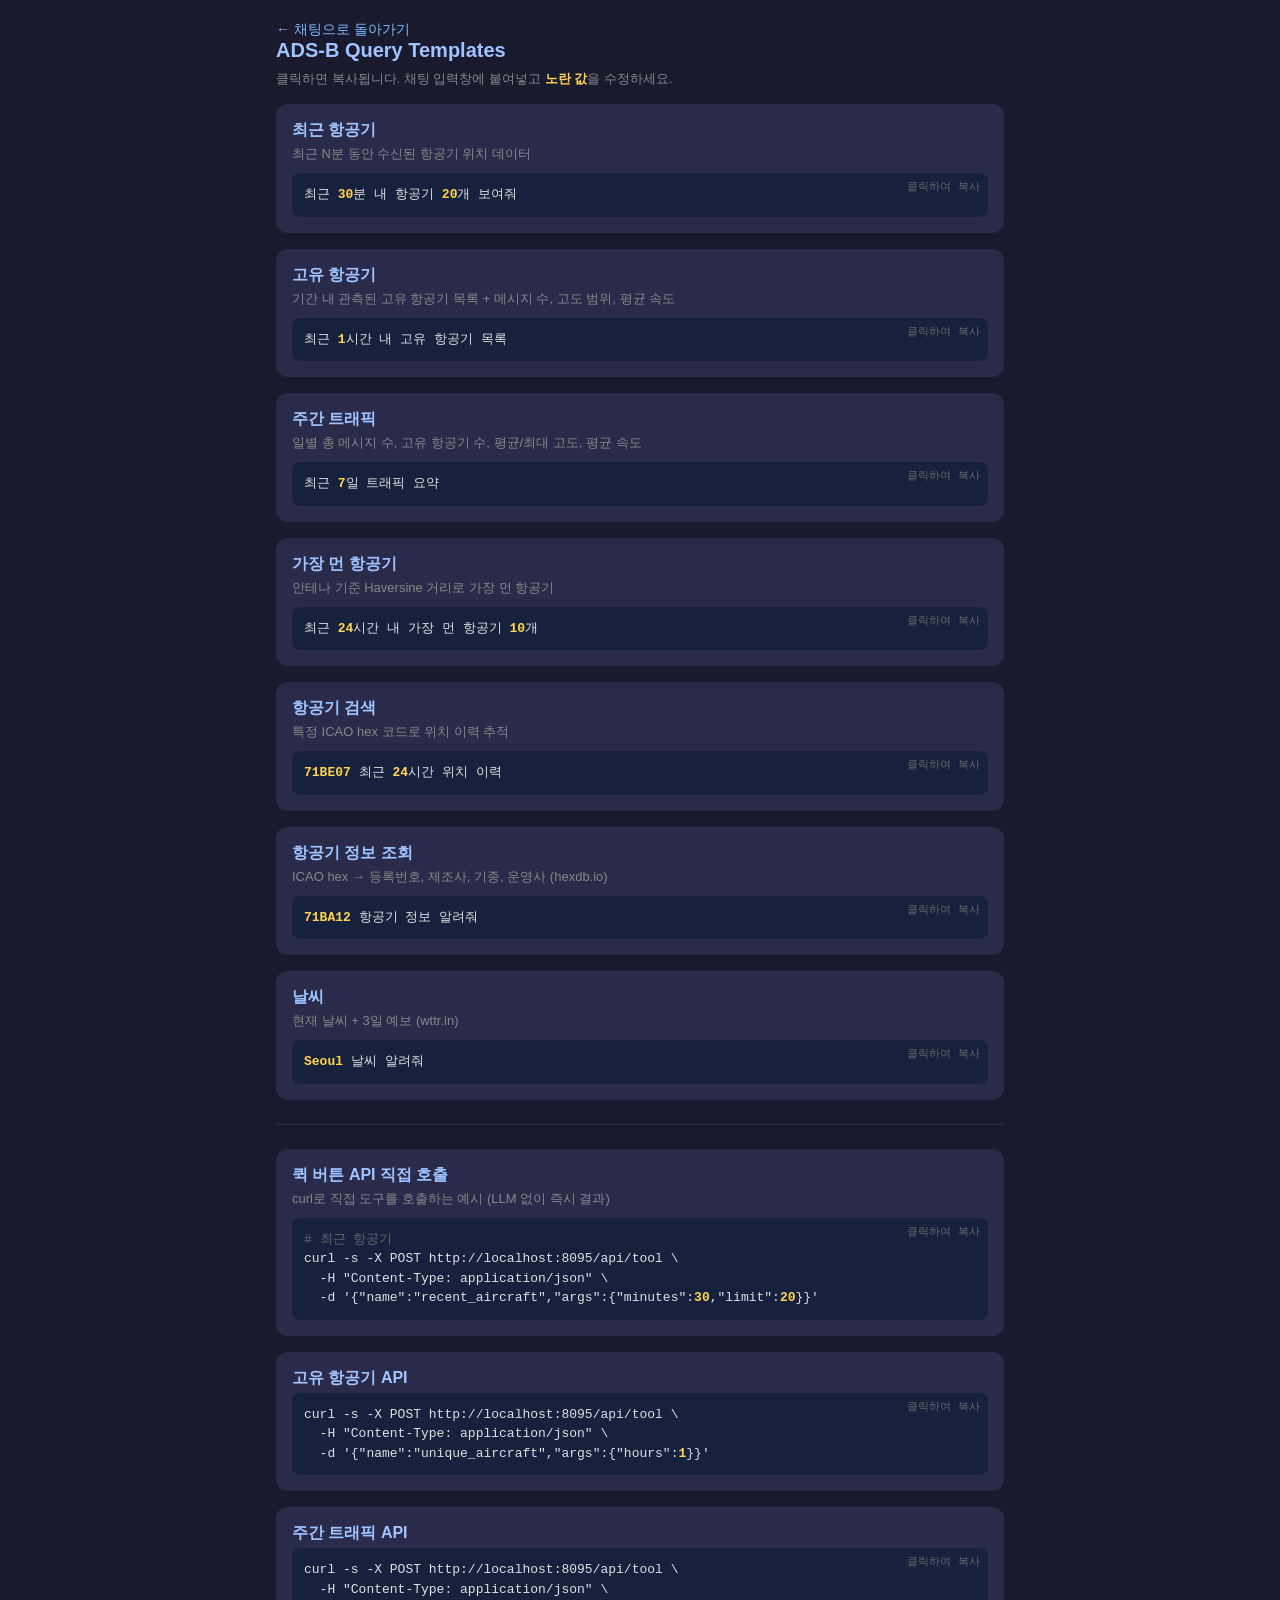
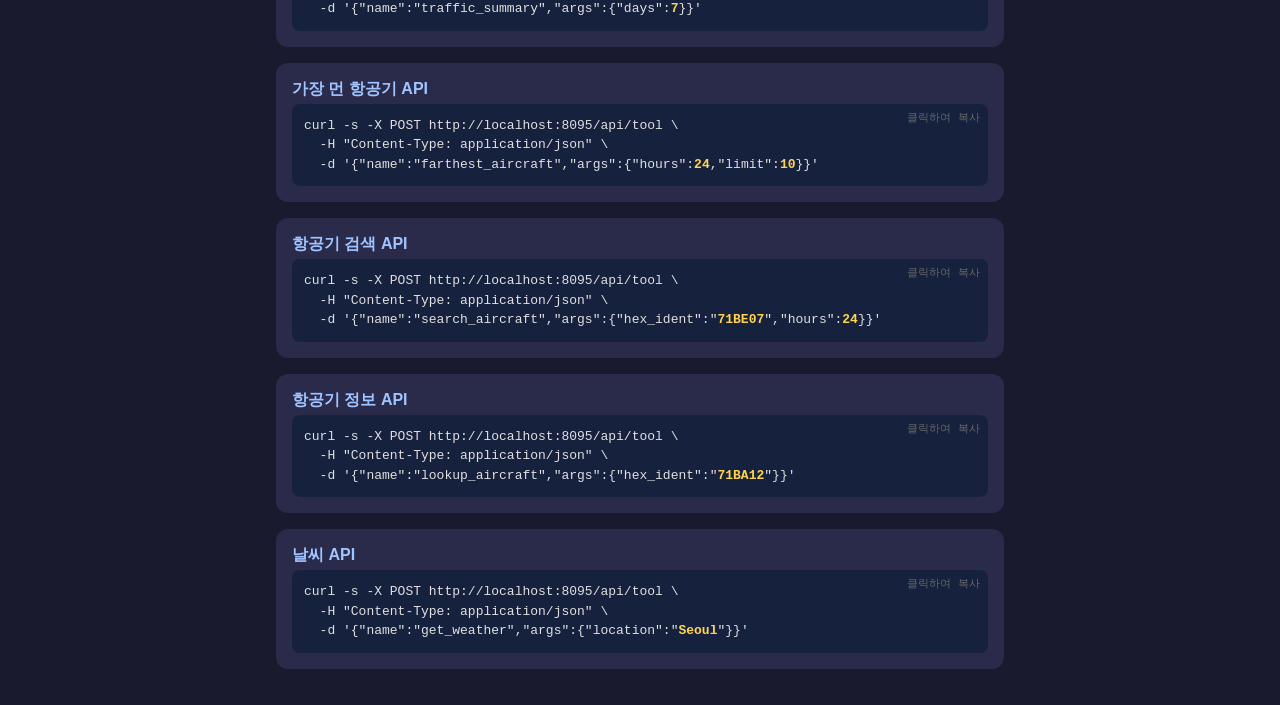
==== app/static/templates.html @ a067d1c9 "feat: MiniPC hybrid architecture + GPU fallback LLM + WOL - Hybrid quickstart (8 tools, no LLM) + GP" ====
<!DOCTYPE html>
<html lang="ko">
<head>
  <meta charset="UTF-8">
  <meta name="viewport" content="width=device-width, initial-scale=1.0">
  <title>ADS-B Query Templates</title>
  <style>
    * { margin: 0; padding: 0; box-sizing: border-box; }
    body {
      font-family: -apple-system, BlinkMacSystemFont, 'Segoe UI', Roboto, sans-serif;
      background: #1a1a2e;
      color: #e0e0e0;
      padding: 20px;
      max-width: 768px;
      margin: 0 auto;
    }
    h1 { color: #a0c4ff; font-size: 20px; margin-bottom: 8px; }
    .back { color: #7eb8ff; text-decoration: none; font-size: 14px; }
    .back:hover { text-decoration: underline; }
    .template {
      background: #2a2a4a;
      border-radius: 12px;
      padding: 16px;
      margin: 16px 0;
    }
    .template h2 {
      color: #a0c4ff;
      font-size: 16px;
      margin-bottom: 4px;
    }
    .template .desc {
      color: #888;
      font-size: 13px;
      margin-bottom: 10px;
    }
    .template pre {
      background: #16213e;
      border-radius: 8px;
      padding: 12px;
      font-size: 13px;
      font-family: 'Consolas', 'Monaco', monospace;
      line-height: 1.5;
      overflow-x: auto;
      position: relative;
      cursor: pointer;
    }
    .template pre:hover { background: #1a2a4e; }
    .template pre::after {
      content: '클릭하여 복사';
      position: absolute;
      top: 6px;
      right: 8px;
      font-size: 11px;
      color: #666;
    }
    .template pre.copied::after {
      content: '복사됨!';
      color: #95d5b2;
    }
    .param {
      color: #ffd54f;
      font-weight: bold;
    }
    .comment { color: #666; }
    hr { border: none; border-top: 1px solid #2a2a4a; margin: 24px 0; }
  </style>
</head>
<body>
  <a class="back" href="/">← 채팅으로 돌아가기</a>
  <h1>ADS-B Query Templates</h1>
  <p style="color:#888; font-size:13px; margin-bottom:16px;">클릭하면 복사됩니다. 채팅 입력창에 붙여넣고 <span class="param">노란 값</span>을 수정하세요.</p>

  <div class="template">
    <h2>최근 항공기</h2>
    <div class="desc">최근 N분 동안 수신된 항공기 위치 데이터</div>
    <pre onclick="copyTemplate(this)">최근 <span class="param">30</span>분 내 항공기 <span class="param">20</span>개 보여줘</pre>
  </div>

  <div class="template">
    <h2>고유 항공기</h2>
    <div class="desc">기간 내 관측된 고유 항공기 목록 + 메시지 수, 고도 범위, 평균 속도</div>
    <pre onclick="copyTemplate(this)">최근 <span class="param">1</span>시간 내 고유 항공기 목록</pre>
  </div>

  <div class="template">
    <h2>주간 트래픽</h2>
    <div class="desc">일별 총 메시지 수, 고유 항공기 수, 평균/최대 고도, 평균 속도</div>
    <pre onclick="copyTemplate(this)">최근 <span class="param">7</span>일 트래픽 요약</pre>
  </div>

  <div class="template">
    <h2>가장 먼 항공기</h2>
    <div class="desc">안테나 기준 Haversine 거리로 가장 먼 항공기</div>
    <pre onclick="copyTemplate(this)">최근 <span class="param">24</span>시간 내 가장 먼 항공기 <span class="param">10</span>개</pre>
  </div>

  <div class="template">
    <h2>항공기 검색</h2>
    <div class="desc">특정 ICAO hex 코드로 위치 이력 추적</div>
    <pre onclick="copyTemplate(this)"><span class="param">71BE07</span> 최근 <span class="param">24</span>시간 위치 이력</pre>
  </div>

  <div class="template">
    <h2>항공기 정보 조회</h2>
    <div class="desc">ICAO hex → 등록번호, 제조사, 기종, 운영사 (hexdb.io)</div>
    <pre onclick="copyTemplate(this)"><span class="param">71BA12</span> 항공기 정보 알려줘</pre>
  </div>

  <div class="template">
    <h2>날씨</h2>
    <div class="desc">현재 날씨 + 3일 예보 (wttr.in)</div>
    <pre onclick="copyTemplate(this)"><span class="param">Seoul</span> 날씨 알려줘</pre>
  </div>

  <hr>

  <div class="template">
    <h2>퀵 버튼 API 직접 호출</h2>
    <div class="desc">curl로 직접 도구를 호출하는 예시 (LLM 없이 즉시 결과)</div>
    <pre onclick="copyTemplate(this)"><span class="comment"># 최근 항공기</span>
curl -s -X POST http://localhost:8095/api/tool \
  -H "Content-Type: application/json" \
  -d '{"name":"recent_aircraft","args":{"minutes":<span class="param">30</span>,"limit":<span class="param">20</span>}}'</pre>
  </div>

  <div class="template">
    <h2>고유 항공기 API</h2>
    <pre onclick="copyTemplate(this)">curl -s -X POST http://localhost:8095/api/tool \
  -H "Content-Type: application/json" \
  -d '{"name":"unique_aircraft","args":{"hours":<span class="param">1</span>}}'</pre>
  </div>

  <div class="template">
    <h2>주간 트래픽 API</h2>
    <pre onclick="copyTemplate(this)">curl -s -X POST http://localhost:8095/api/tool \
  -H "Content-Type: application/json" \
  -d '{"name":"traffic_summary","args":{"days":<span class="param">7</span>}}'</pre>
  </div>

  <div class="template">
    <h2>가장 먼 항공기 API</h2>
    <pre onclick="copyTemplate(this)">curl -s -X POST http://localhost:8095/api/tool \
  -H "Content-Type: application/json" \
  -d '{"name":"farthest_aircraft","args":{"hours":<span class="param">24</span>,"limit":<span class="param">10</span>}}'</pre>
  </div>

  <div class="template">
    <h2>항공기 검색 API</h2>
    <pre onclick="copyTemplate(this)">curl -s -X POST http://localhost:8095/api/tool \
  -H "Content-Type: application/json" \
  -d '{"name":"search_aircraft","args":{"hex_ident":"<span class="param">71BE07</span>","hours":<span class="param">24</span>}}'</pre>
  </div>

  <div class="template">
    <h2>항공기 정보 API</h2>
    <pre onclick="copyTemplate(this)">curl -s -X POST http://localhost:8095/api/tool \
  -H "Content-Type: application/json" \
  -d '{"name":"lookup_aircraft","args":{"hex_ident":"<span class="param">71BA12</span>"}}'</pre>
  </div>

  <div class="template">
    <h2>날씨 API</h2>
    <pre onclick="copyTemplate(this)">curl -s -X POST http://localhost:8095/api/tool \
  -H "Content-Type: application/json" \
  -d '{"name":"get_weather","args":{"location":"<span class="param">Seoul</span>"}}'</pre>
  </div>

  <script>
    function copyTemplate(el) {
      const text = el.textContent.replace('클릭하여 복사', '').replace('복사됨!', '').trim();
      navigator.clipboard.writeText(text);
      el.classList.add('copied');
      setTimeout(() => el.classList.remove('copied'), 1500);
    }
  </script>
</body>
</html>
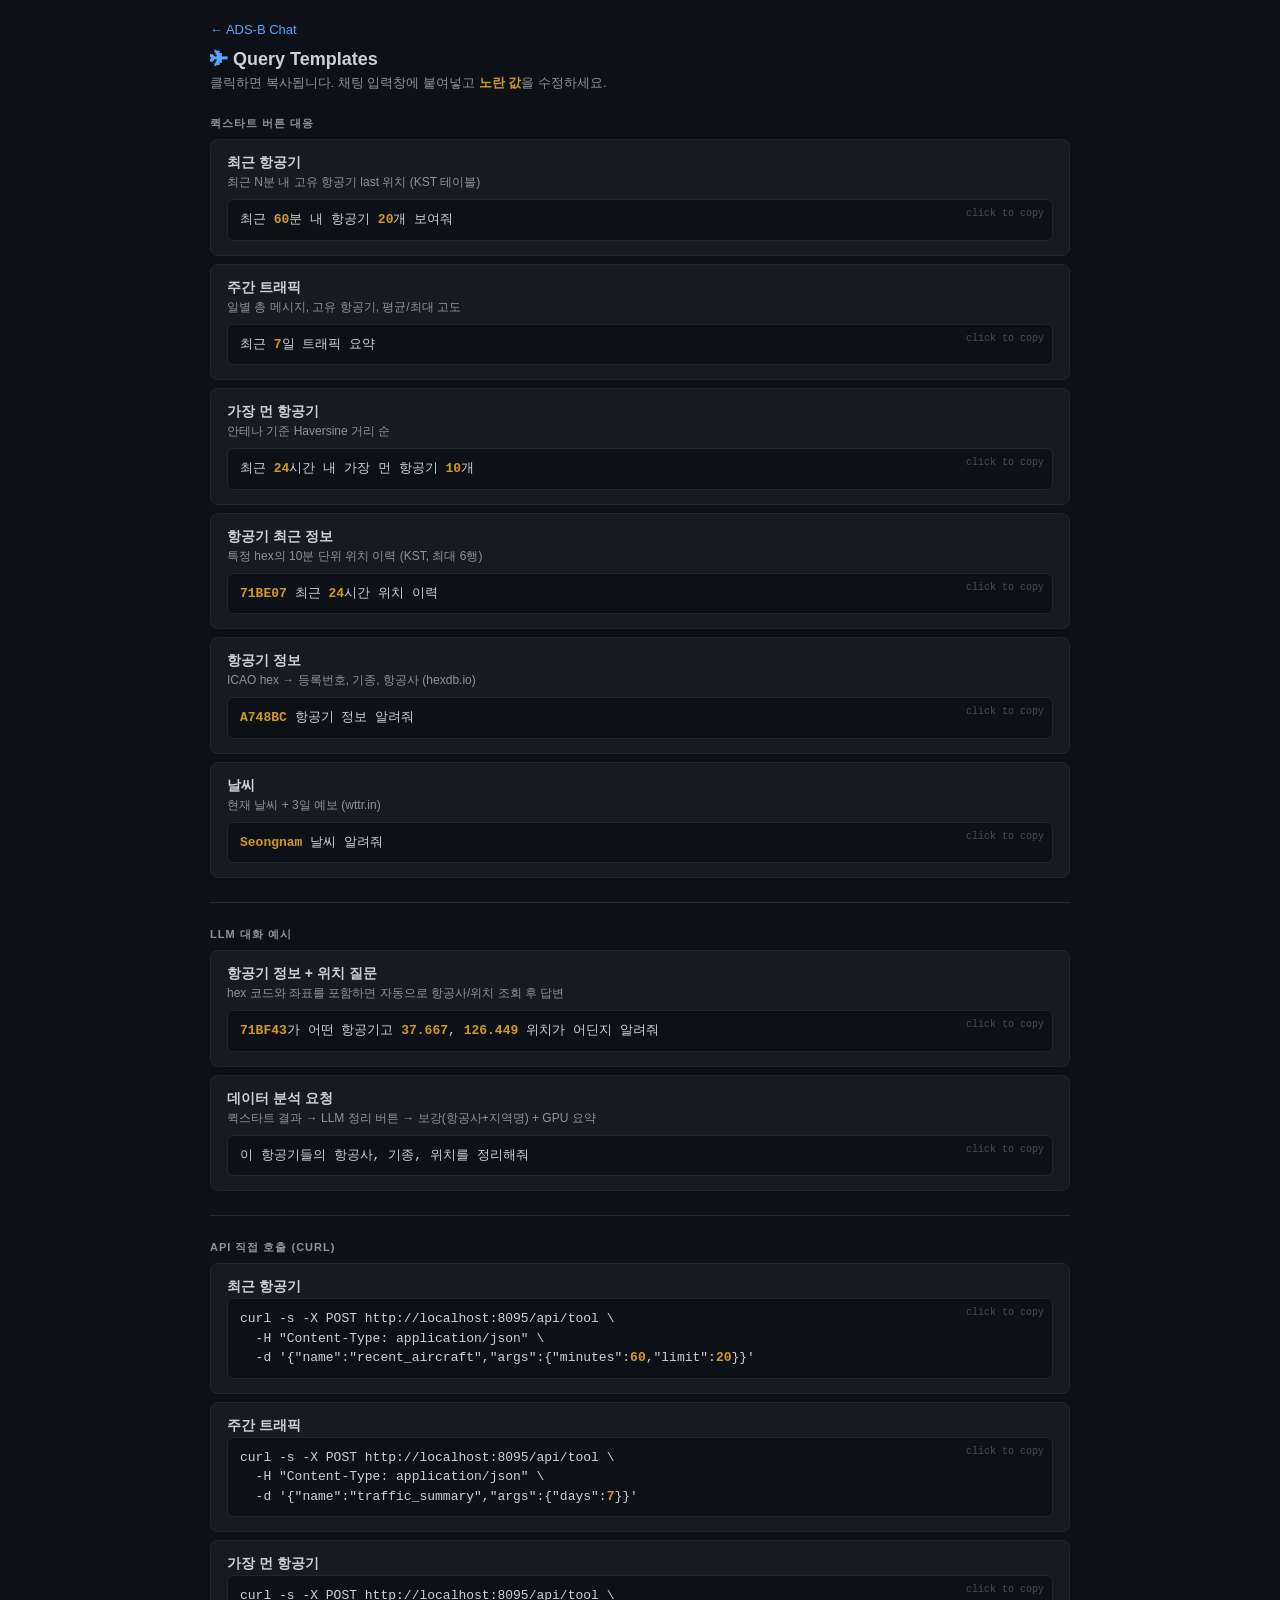
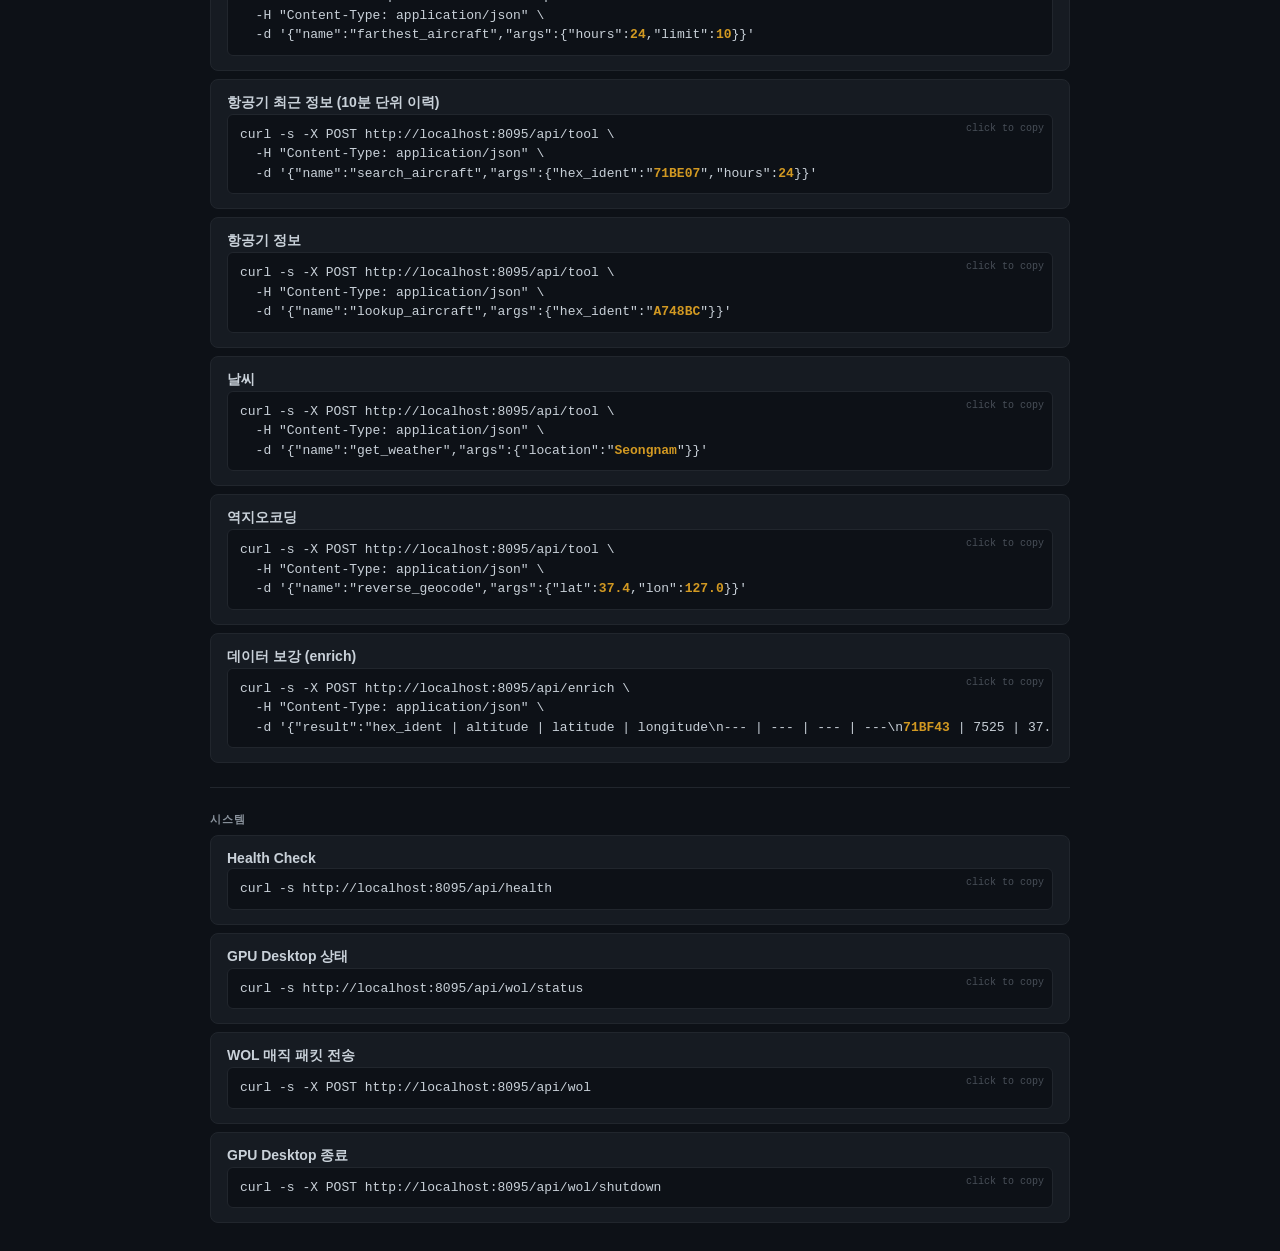
==== commit 4e6507d9: "docs: update templates page, rename search to 항공기 최근 정보 - Redesign templates with GitHub Dark theme " ====
--- a/app/static/templates.html
+++ b/app/static/templates.html
@@ -4,170 +4,227 @@
   <meta charset="UTF-8">
   <meta name="viewport" content="width=device-width, initial-scale=1.0">
   <title>ADS-B Query Templates</title>
+  <link rel="icon" href="favicon.svg" type="image/svg+xml">
   <style>
     * { margin: 0; padding: 0; box-sizing: border-box; }
     body {
       font-family: -apple-system, BlinkMacSystemFont, 'Segoe UI', Roboto, sans-serif;
-      background: #1a1a2e;
-      color: #e0e0e0;
+      background: #0d1117;
+      color: #c9d1d9;
       padding: 20px;
-      max-width: 768px;
+      max-width: 900px;
       margin: 0 auto;
     }
-    h1 { color: #a0c4ff; font-size: 20px; margin-bottom: 8px; }
-    .back { color: #7eb8ff; text-decoration: none; font-size: 14px; }
+    h1 { color: #c9d1d9; font-size: 18px; margin-bottom: 4px; }
+    h1::before { content: '✈ '; color: #58a6ff; }
+    .subtitle { color: #8b949e; font-size: 13px; margin-bottom: 20px; }
+    .back {
+      color: #58a6ff;
+      text-decoration: none;
+      font-size: 13px;
+      display: inline-block;
+      margin-bottom: 12px;
+    }
     .back:hover { text-decoration: underline; }
+    .section-title {
+      color: #8b949e;
+      font-size: 11px;
+      font-weight: 700;
+      text-transform: uppercase;
+      letter-spacing: 1px;
+      margin: 24px 0 8px;
+    }
     .template {
-      background: #2a2a4a;
-      border-radius: 12px;
-      padding: 16px;
-      margin: 16px 0;
+      background: #161b22;
+      border: 1px solid #21262d;
+      border-radius: 8px;
+      padding: 14px 16px;
+      margin: 8px 0;
     }
     .template h2 {
-      color: #a0c4ff;
-      font-size: 16px;
-      margin-bottom: 4px;
+      color: #c9d1d9;
+      font-size: 14px;
+      margin-bottom: 2px;
     }
     .template .desc {
-      color: #888;
+      color: #8b949e;
+      font-size: 12px;
+      margin-bottom: 8px;
+    }
+    .template pre {
+      background: #0d1117;
+      border: 1px solid #21262d;
+      border-radius: 6px;
+      padding: 10px 12px;
       font-size: 13px;
-      margin-bottom: 10px;
-    }
-    .template pre {
-      background: #16213e;
-      border-radius: 8px;
-      padding: 12px;
-      font-size: 13px;
-      font-family: 'Consolas', 'Monaco', monospace;
+      font-family: ui-monospace, 'SFMono-Regular', 'Consolas', monospace;
       line-height: 1.5;
       overflow-x: auto;
       position: relative;
       cursor: pointer;
-    }
-    .template pre:hover { background: #1a2a4e; }
+      transition: border-color 0.15s;
+    }
+    .template pre:hover { border-color: #58a6ff; }
     .template pre::after {
-      content: '클릭하여 복사';
+      content: 'click to copy';
       position: absolute;
       top: 6px;
       right: 8px;
-      font-size: 11px;
-      color: #666;
+      font-size: 10px;
+      color: #484f58;
     }
     .template pre.copied::after {
-      content: '복사됨!';
-      color: #95d5b2;
-    }
-    .param {
-      color: #ffd54f;
-      font-weight: bold;
-    }
-    .comment { color: #666; }
-    hr { border: none; border-top: 1px solid #2a2a4a; margin: 24px 0; }
+      content: 'copied!';
+      color: #3fb950;
+    }
+    .param { color: #d29922; font-weight: bold; }
+    .comment { color: #484f58; }
+    hr { border: none; border-top: 1px solid #21262d; margin: 24px 0; }
   </style>
 </head>
 <body>
-  <a class="back" href="/">← 채팅으로 돌아가기</a>
-  <h1>ADS-B Query Templates</h1>
-  <p style="color:#888; font-size:13px; margin-bottom:16px;">클릭하면 복사됩니다. 채팅 입력창에 붙여넣고 <span class="param">노란 값</span>을 수정하세요.</p>
+  <a class="back" href="../">← ADS-B Chat</a>
+  <h1>Query Templates</h1>
+  <div class="subtitle">클릭하면 복사됩니다. 채팅 입력창에 붙여넣고 <span class="param">노란 값</span>을 수정하세요.</div>
+
+  <div class="section-title">퀵스타트 버튼 대응</div>
 
   <div class="template">
     <h2>최근 항공기</h2>
-    <div class="desc">최근 N분 동안 수신된 항공기 위치 데이터</div>
-    <pre onclick="copyTemplate(this)">최근 <span class="param">30</span>분 내 항공기 <span class="param">20</span>개 보여줘</pre>
-  </div>
-
-  <div class="template">
-    <h2>고유 항공기</h2>
-    <div class="desc">기간 내 관측된 고유 항공기 목록 + 메시지 수, 고도 범위, 평균 속도</div>
-    <pre onclick="copyTemplate(this)">최근 <span class="param">1</span>시간 내 고유 항공기 목록</pre>
+    <div class="desc">최근 N분 내 고유 항공기 last 위치 (KST 테이블)</div>
+    <pre onclick="copyTemplate(this)">최근 <span class="param">60</span>분 내 항공기 <span class="param">20</span>개 보여줘</pre>
   </div>
 
   <div class="template">
     <h2>주간 트래픽</h2>
-    <div class="desc">일별 총 메시지 수, 고유 항공기 수, 평균/최대 고도, 평균 속도</div>
+    <div class="desc">일별 총 메시지, 고유 항공기, 평균/최대 고도</div>
     <pre onclick="copyTemplate(this)">최근 <span class="param">7</span>일 트래픽 요약</pre>
   </div>
 
   <div class="template">
     <h2>가장 먼 항공기</h2>
-    <div class="desc">안테나 기준 Haversine 거리로 가장 먼 항공기</div>
+    <div class="desc">안테나 기준 Haversine 거리 순</div>
     <pre onclick="copyTemplate(this)">최근 <span class="param">24</span>시간 내 가장 먼 항공기 <span class="param">10</span>개</pre>
   </div>
 
   <div class="template">
-    <h2>항공기 검색</h2>
-    <div class="desc">특정 ICAO hex 코드로 위치 이력 추적</div>
+    <h2>항공기 최근 정보</h2>
+    <div class="desc">특정 hex의 10분 단위 위치 이력 (KST, 최대 6행)</div>
     <pre onclick="copyTemplate(this)"><span class="param">71BE07</span> 최근 <span class="param">24</span>시간 위치 이력</pre>
   </div>
 
   <div class="template">
-    <h2>항공기 정보 조회</h2>
-    <div class="desc">ICAO hex → 등록번호, 제조사, 기종, 운영사 (hexdb.io)</div>
-    <pre onclick="copyTemplate(this)"><span class="param">71BA12</span> 항공기 정보 알려줘</pre>
+    <h2>항공기 정보</h2>
+    <div class="desc">ICAO hex → 등록번호, 기종, 항공사 (hexdb.io)</div>
+    <pre onclick="copyTemplate(this)"><span class="param">A748BC</span> 항공기 정보 알려줘</pre>
   </div>
 
   <div class="template">
     <h2>날씨</h2>
     <div class="desc">현재 날씨 + 3일 예보 (wttr.in)</div>
-    <pre onclick="copyTemplate(this)"><span class="param">Seoul</span> 날씨 알려줘</pre>
+    <pre onclick="copyTemplate(this)"><span class="param">Seongnam</span> 날씨 알려줘</pre>
   </div>
 
   <hr>
-
-  <div class="template">
-    <h2>퀵 버튼 API 직접 호출</h2>
-    <div class="desc">curl로 직접 도구를 호출하는 예시 (LLM 없이 즉시 결과)</div>
-    <pre onclick="copyTemplate(this)"><span class="comment"># 최근 항공기</span>
-curl -s -X POST http://localhost:8095/api/tool \
-  -H "Content-Type: application/json" \
-  -d '{"name":"recent_aircraft","args":{"minutes":<span class="param">30</span>,"limit":<span class="param">20</span>}}'</pre>
-  </div>
-
-  <div class="template">
-    <h2>고유 항공기 API</h2>
-    <pre onclick="copyTemplate(this)">curl -s -X POST http://localhost:8095/api/tool \
-  -H "Content-Type: application/json" \
-  -d '{"name":"unique_aircraft","args":{"hours":<span class="param">1</span>}}'</pre>
-  </div>
-
-  <div class="template">
-    <h2>주간 트래픽 API</h2>
+  <div class="section-title">LLM 대화 예시</div>
+
+  <div class="template">
+    <h2>항공기 정보 + 위치 질문</h2>
+    <div class="desc">hex 코드와 좌표를 포함하면 자동으로 항공사/위치 조회 후 답변</div>
+    <pre onclick="copyTemplate(this)"><span class="param">71BF43</span>가 어떤 항공기고 <span class="param">37.667</span>, <span class="param">126.449</span> 위치가 어딘지 알려줘</pre>
+  </div>
+
+  <div class="template">
+    <h2>데이터 분석 요청</h2>
+    <div class="desc">퀵스타트 결과 → LLM 정리 버튼 → 보강(항공사+지역명) + GPU 요약</div>
+    <pre onclick="copyTemplate(this)">이 항공기들의 항공사, 기종, 위치를 정리해줘</pre>
+  </div>
+
+  <hr>
+  <div class="section-title">API 직접 호출 (curl)</div>
+
+  <div class="template">
+    <h2>최근 항공기</h2>
+    <pre onclick="copyTemplate(this)">curl -s -X POST http://localhost:8095/api/tool \
+  -H "Content-Type: application/json" \
+  -d '{"name":"recent_aircraft","args":{"minutes":<span class="param">60</span>,"limit":<span class="param">20</span>}}'</pre>
+  </div>
+
+  <div class="template">
+    <h2>주간 트래픽</h2>
     <pre onclick="copyTemplate(this)">curl -s -X POST http://localhost:8095/api/tool \
   -H "Content-Type: application/json" \
   -d '{"name":"traffic_summary","args":{"days":<span class="param">7</span>}}'</pre>
   </div>
 
   <div class="template">
-    <h2>가장 먼 항공기 API</h2>
+    <h2>가장 먼 항공기</h2>
     <pre onclick="copyTemplate(this)">curl -s -X POST http://localhost:8095/api/tool \
   -H "Content-Type: application/json" \
   -d '{"name":"farthest_aircraft","args":{"hours":<span class="param">24</span>,"limit":<span class="param">10</span>}}'</pre>
   </div>
 
   <div class="template">
-    <h2>항공기 검색 API</h2>
+    <h2>항공기 최근 정보 (10분 단위 이력)</h2>
     <pre onclick="copyTemplate(this)">curl -s -X POST http://localhost:8095/api/tool \
   -H "Content-Type: application/json" \
   -d '{"name":"search_aircraft","args":{"hex_ident":"<span class="param">71BE07</span>","hours":<span class="param">24</span>}}'</pre>
   </div>
 
   <div class="template">
-    <h2>항공기 정보 API</h2>
-    <pre onclick="copyTemplate(this)">curl -s -X POST http://localhost:8095/api/tool \
-  -H "Content-Type: application/json" \
-  -d '{"name":"lookup_aircraft","args":{"hex_ident":"<span class="param">71BA12</span>"}}'</pre>
-  </div>
-
-  <div class="template">
-    <h2>날씨 API</h2>
-    <pre onclick="copyTemplate(this)">curl -s -X POST http://localhost:8095/api/tool \
-  -H "Content-Type: application/json" \
-  -d '{"name":"get_weather","args":{"location":"<span class="param">Seoul</span>"}}'</pre>
+    <h2>항공기 정보</h2>
+    <pre onclick="copyTemplate(this)">curl -s -X POST http://localhost:8095/api/tool \
+  -H "Content-Type: application/json" \
+  -d '{"name":"lookup_aircraft","args":{"hex_ident":"<span class="param">A748BC</span>"}}'</pre>
+  </div>
+
+  <div class="template">
+    <h2>날씨</h2>
+    <pre onclick="copyTemplate(this)">curl -s -X POST http://localhost:8095/api/tool \
+  -H "Content-Type: application/json" \
+  -d '{"name":"get_weather","args":{"location":"<span class="param">Seongnam</span>"}}'</pre>
+  </div>
+
+  <div class="template">
+    <h2>역지오코딩</h2>
+    <pre onclick="copyTemplate(this)">curl -s -X POST http://localhost:8095/api/tool \
+  -H "Content-Type: application/json" \
+  -d '{"name":"reverse_geocode","args":{"lat":<span class="param">37.4</span>,"lon":<span class="param">127.0</span>}}'</pre>
+  </div>
+
+  <div class="template">
+    <h2>데이터 보강 (enrich)</h2>
+    <pre onclick="copyTemplate(this)">curl -s -X POST http://localhost:8095/api/enrich \
+  -H "Content-Type: application/json" \
+  -d '{"result":"hex_ident | altitude | latitude | longitude\n--- | --- | --- | ---\n<span class="param">71BF43</span> | 7525 | 37.667 | 126.449"}'</pre>
+  </div>
+
+  <hr>
+  <div class="section-title">시스템</div>
+
+  <div class="template">
+    <h2>Health Check</h2>
+    <pre onclick="copyTemplate(this)">curl -s http://localhost:8095/api/health</pre>
+  </div>
+
+  <div class="template">
+    <h2>GPU Desktop 상태</h2>
+    <pre onclick="copyTemplate(this)">curl -s http://localhost:8095/api/wol/status</pre>
+  </div>
+
+  <div class="template">
+    <h2>WOL 매직 패킷 전송</h2>
+    <pre onclick="copyTemplate(this)">curl -s -X POST http://localhost:8095/api/wol</pre>
+  </div>
+
+  <div class="template">
+    <h2>GPU Desktop 종료</h2>
+    <pre onclick="copyTemplate(this)">curl -s -X POST http://localhost:8095/api/wol/shutdown</pre>
   </div>
 
   <script>
     function copyTemplate(el) {
-      const text = el.textContent.replace('클릭하여 복사', '').replace('복사됨!', '').trim();
+      const text = el.textContent.replace('click to copy', '').replace('copied!', '').trim();
       navigator.clipboard.writeText(text);
       el.classList.add('copied');
       setTimeout(() => el.classList.remove('copied'), 1500);
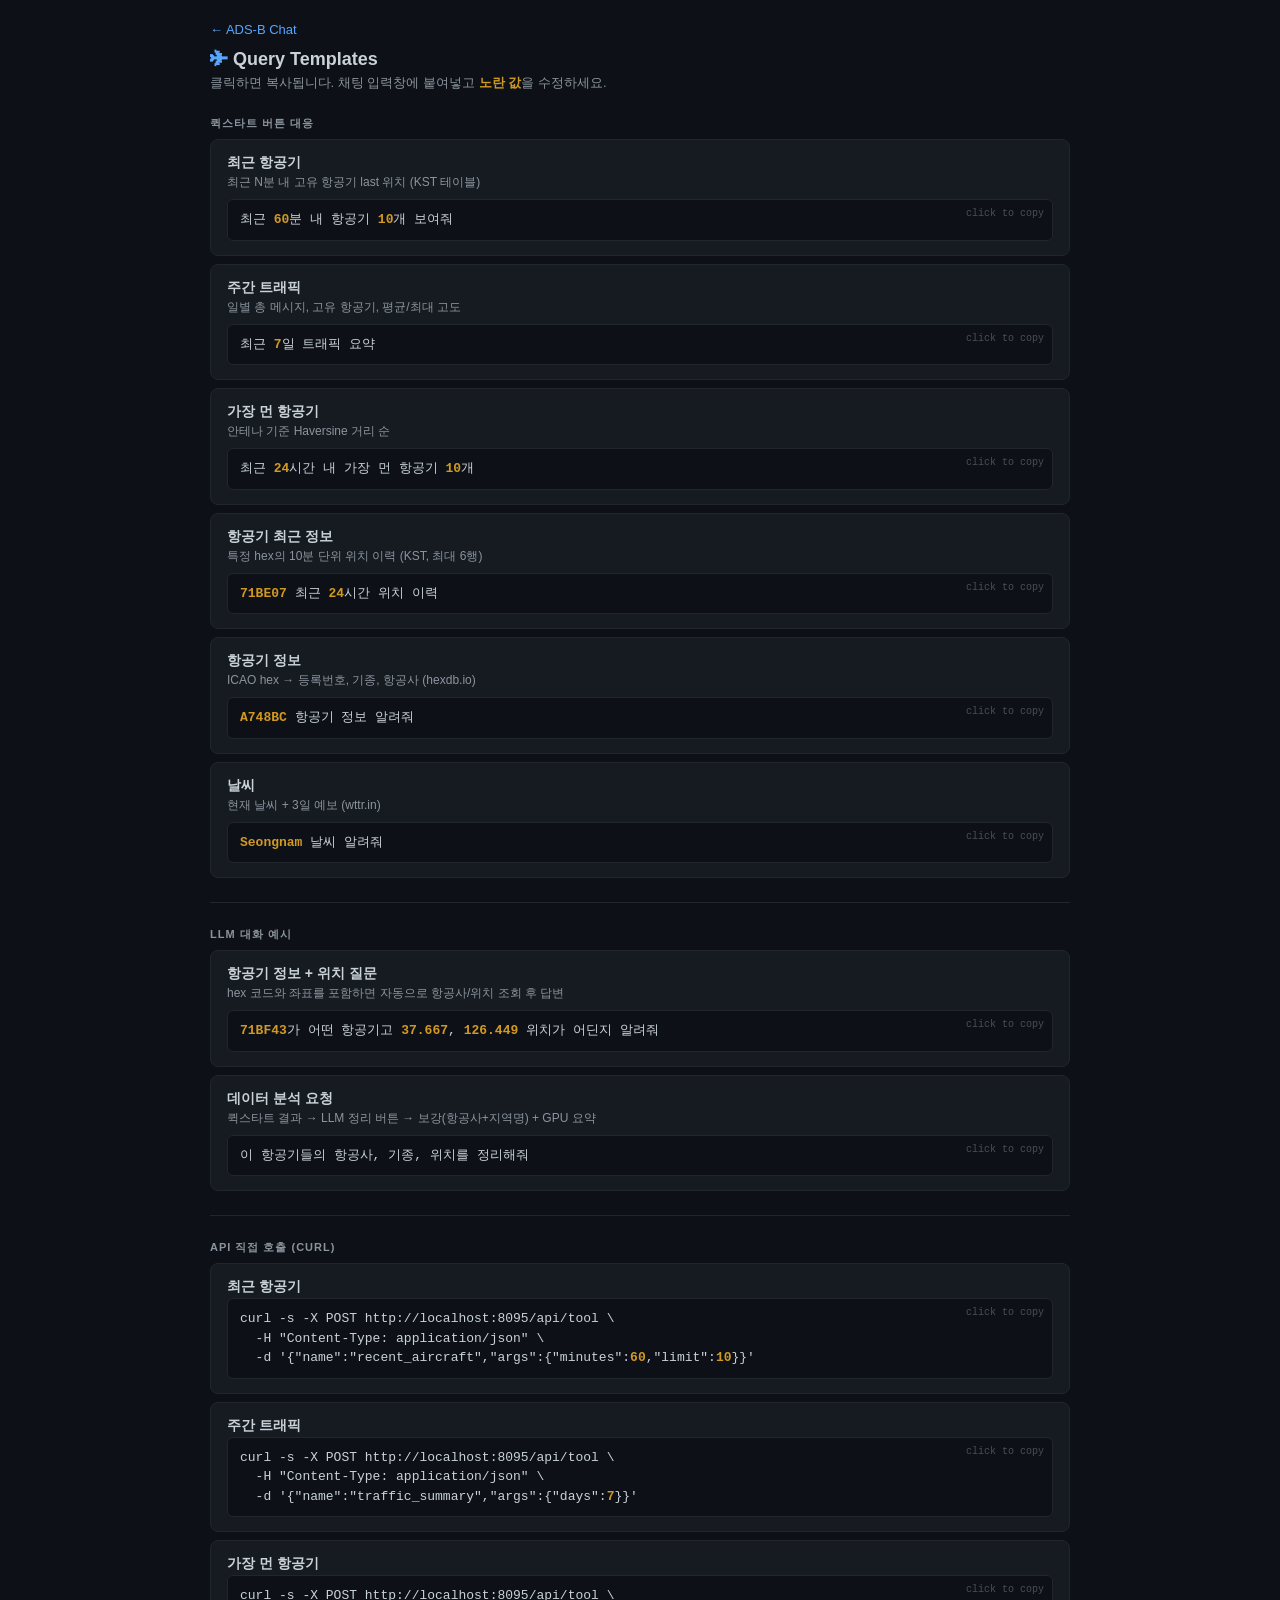
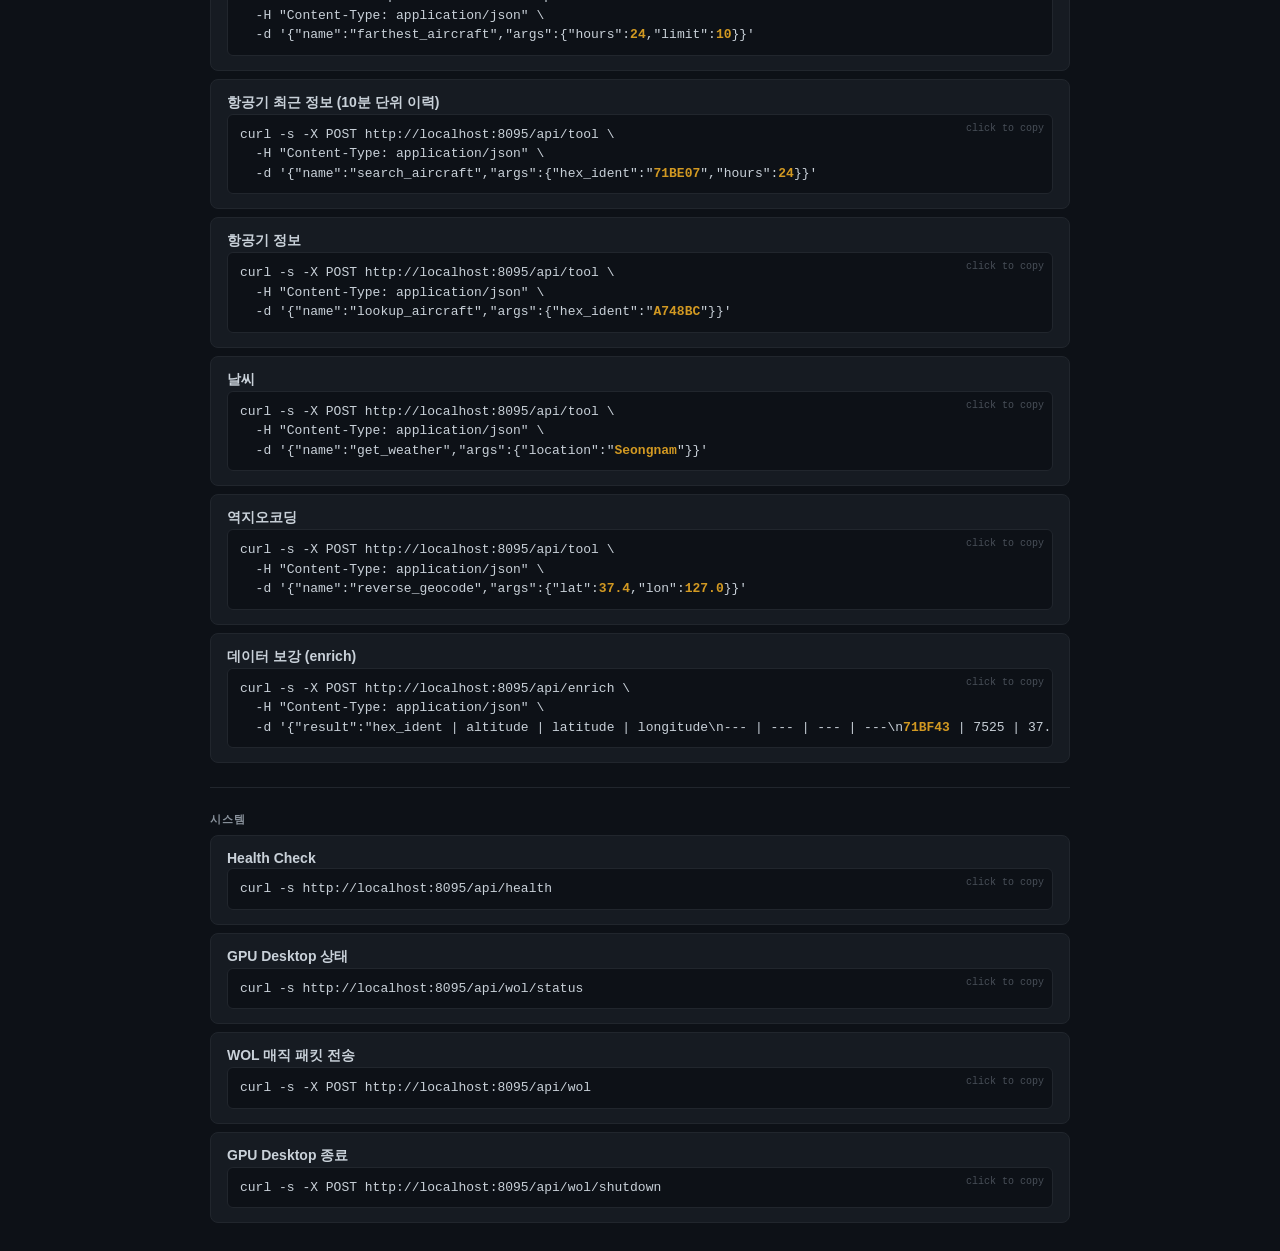
==== commit 54f8e25a: "fix: reduce default limit from 20 to 10 (quickstart + templates)" ====
--- a/app/static/templates.html
+++ b/app/static/templates.html
@@ -92,7 +92,7 @@
   <div class="template">
     <h2>최근 항공기</h2>
     <div class="desc">최근 N분 내 고유 항공기 last 위치 (KST 테이블)</div>
-    <pre onclick="copyTemplate(this)">최근 <span class="param">60</span>분 내 항공기 <span class="param">20</span>개 보여줘</pre>
+    <pre onclick="copyTemplate(this)">최근 <span class="param">60</span>분 내 항공기 <span class="param">10</span>개 보여줘</pre>
   </div>
 
   <div class="template">
@@ -147,7 +147,7 @@
     <h2>최근 항공기</h2>
     <pre onclick="copyTemplate(this)">curl -s -X POST http://localhost:8095/api/tool \
   -H "Content-Type: application/json" \
-  -d '{"name":"recent_aircraft","args":{"minutes":<span class="param">60</span>,"limit":<span class="param">20</span>}}'</pre>
+  -d '{"name":"recent_aircraft","args":{"minutes":<span class="param">60</span>,"limit":<span class="param">10</span>}}'</pre>
   </div>
 
   <div class="template">
